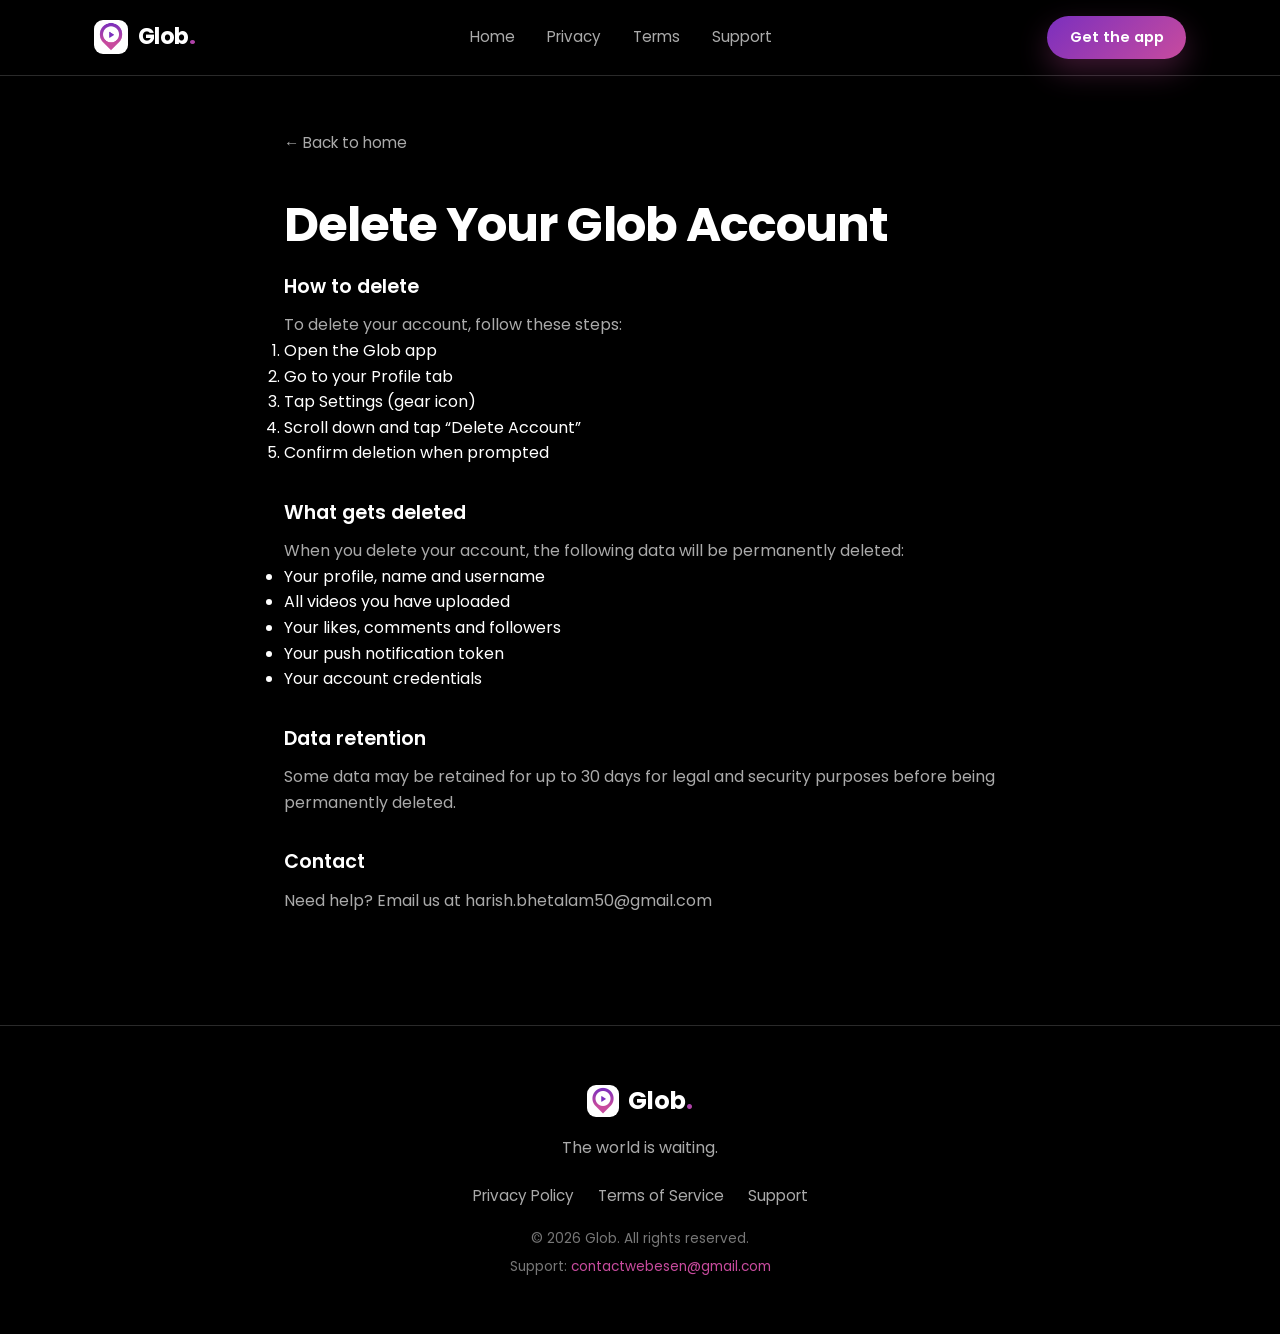
==== delete-account.html @ 18ddd64a "add: delete account page" ====
<!DOCTYPE html>
<html lang="en">
  <head>
    <meta charset="UTF-8" />
    <meta name="viewport" content="width=device-width, initial-scale=1.0" />
    <title>Delete Your Glob Account</title>
    <meta
      name="description"
      content="Learn how to delete your Glob account and what data is permanently removed."
    />
    <link rel="icon" type="image/jpeg" href="images/Logo_Screen.jpg" />
    <link rel="preconnect" href="https://fonts.googleapis.com" />
    <link rel="preconnect" href="https://fonts.gstatic.com" crossorigin />
    <link
      href="https://fonts.googleapis.com/css2?family=Poppins:wght@400;600;700&display=swap"
      rel="stylesheet"
    />
    <link rel="stylesheet" href="styles.css" />
  </head>
  <body id="top">
    <header class="nav scrolled" id="nav" data-always-solid="true">
      <div class="nav-inner">
        <a class="brand" href="index.html">
          <img src="images/icon.png" alt="Glob logo" />
          <span>Glob<span class="grad-text">.</span></span>
        </a>
        <nav class="nav-links">
          <a href="index.html">Home</a>
          <a href="privacy.html">Privacy</a>
          <a href="terms.html">Terms</a>
          <a href="support.html">Support</a>
        </nav>
        <a href="index.html" class="btn btn-sm">Get the app</a>
      </div>
    </header>

    <main class="page">
      <div class="container page-narrow">
        <a href="index.html" class="back-link">← Back to home</a>
        <h1>Delete Your Glob Account</h1>

        <div class="legal-section">
          <h2>How to delete</h2>
          <p>To delete your account, follow these steps:</p>
          <ol>
            <li>Open the Glob app</li>
            <li>Go to your Profile tab</li>
            <li>Tap Settings (gear icon)</li>
            <li>Scroll down and tap &ldquo;Delete Account&rdquo;</li>
            <li>Confirm deletion when prompted</li>
          </ol>
        </div>

        <div class="legal-section">
          <h2>What gets deleted</h2>
          <p>
            When you delete your account, the following data will be permanently
            deleted:
          </p>
          <ul>
            <li>Your profile, name and username</li>
            <li>All videos you have uploaded</li>
            <li>Your likes, comments and followers</li>
            <li>Your push notification token</li>
            <li>Your account credentials</li>
          </ul>
        </div>

        <div class="legal-section">
          <h2>Data retention</h2>
          <p>
            Some data may be retained for up to 30 days for legal and security
            purposes before being permanently deleted.
          </p>
        </div>

        <div class="legal-section">
          <h2>Contact</h2>
          <p>
            Need help? Email us at
            <a href="mailto:harish.bhetalam50@gmail.com">harish.bhetalam50@gmail.com</a>
          </p>
        </div>
      </div>
    </main>

    <footer class="footer">
      <div class="container">
        <div class="footer-brand">
          <img src="images/icon.png" alt="Glob logo" />
          <span>Glob<span class="grad-text">.</span></span>
        </div>
        <p class="footer-tag">The world is waiting.</p>
        <nav class="footer-links">
          <a href="privacy.html">Privacy Policy</a>
          <a href="terms.html">Terms of Service</a>
          <a href="support.html">Support</a>
        </nav>
        <p class="footer-copy">© 2026 Glob. All rights reserved.</p>
        <p class="footer-email">
          Support: <a href="mailto:contactwebesen@gmail.com">contactwebesen@gmail.com</a>
        </p>
      </div>
    </footer>

    <script src="script.js"></script>
  </body>
</html>
---- styles.css ----
:root {
  --bg: #000000;
  --surface: #111111;
  --border: #2a2a2a;
  --text: #ffffff;
  --text-muted: #aaaaaa;
  --text-dim: #777777;
  --purple: #7b2fbe;
  --magenta: #c84b9e;
  --grad: linear-gradient(135deg, #7b2fbe, #c84b9e);
}

* {
  margin: 0;
  padding: 0;
  box-sizing: border-box;
}

html {
  scroll-behavior: smooth;
}

body {
  font-family: "Poppins", -apple-system, BlinkMacSystemFont, "Segoe UI", sans-serif;
  background: var(--bg);
  color: var(--text);
  line-height: 1.6;
  -webkit-font-smoothing: antialiased;
  overflow-x: hidden;
}

a {
  color: inherit;
  text-decoration: none;
}

img {
  display: block;
  max-width: 100%;
}

.container {
  max-width: 1140px;
  margin: 0 auto;
  padding: 0 24px;
}

.grad-text {
  background: var(--grad);
  -webkit-background-clip: text;
  background-clip: text;
  -webkit-text-fill-color: transparent;
}

/* ---------- Screenshot images (frames already baked in) ---------- */
.shot {
  max-height: 600px;
  width: auto;
  border-radius: 8px;
  filter: drop-shadow(0 24px 50px rgba(0, 0, 0, 0.6));
}

/* ---------- Buttons ---------- */
.btn {
  display: inline-flex;
  align-items: center;
  justify-content: center;
  font-weight: 600;
  font-size: 1rem;
  padding: 0.85rem 1.9rem;
  border-radius: 50px;
  cursor: pointer;
  transition: transform 0.18s ease, box-shadow 0.18s ease;
  background: var(--grad);
  color: #fff;
  border: none;
  box-shadow: 0 12px 30px rgba(200, 75, 158, 0.3);
}

.btn:hover {
  transform: translateY(-2px);
  box-shadow: 0 18px 40px rgba(200, 75, 158, 0.45);
}

.btn-sm {
  padding: 0.6rem 1.4rem;
  font-size: 0.92rem;
}

/* ---------- Header / Nav ---------- */
.nav {
  position: fixed;
  top: 0;
  left: 0;
  right: 0;
  z-index: 100;
  transition: background 0.25s ease, border-color 0.25s ease;
  border-bottom: 1px solid transparent;
}

.nav.scrolled {
  background: rgba(0, 0, 0, 0.82);
  backdrop-filter: blur(14px);
  border-bottom: 1px solid var(--border);
}

.nav-inner {
  max-width: 1140px;
  margin: 0 auto;
  padding: 1rem 24px;
  display: flex;
  align-items: center;
  justify-content: space-between;
  gap: 1rem;
}

.brand {
  display: flex;
  align-items: center;
  gap: 0.6rem;
  font-weight: 700;
  font-size: 1.4rem;
  letter-spacing: -0.02em;
}

.brand img {
  width: 34px;
  height: 34px;
  border-radius: 9px;
  object-fit: cover;
}

.nav-links {
  display: flex;
  align-items: center;
  gap: 2rem;
  font-size: 0.95rem;
  color: var(--text-muted);
}

.nav-links a {
  transition: color 0.18s ease;
}

.nav-links a:hover {
  color: #fff;
}

/* ---------- Hero ---------- */
.hero {
  position: relative;
  padding: 160px 0 80px;
  text-align: center;
  overflow: hidden;
}

.hero::before {
  content: "";
  position: absolute;
  inset: 0;
  background:
    radial-gradient(50% 40% at 50% 0%, rgba(123, 47, 190, 0.28), transparent 70%),
    radial-gradient(40% 35% at 80% 30%, rgba(200, 75, 158, 0.18), transparent 70%);
  z-index: -1;
}

.hero-title {
  font-size: clamp(3.2rem, 9vw, 6rem);
  font-weight: 700;
  letter-spacing: -0.04em;
  line-height: 1;
}

.hero-subtitle {
  font-size: clamp(1.4rem, 3.5vw, 2rem);
  font-weight: 600;
  margin-top: 0.6rem;
}

.hero-desc {
  color: var(--text-muted);
  font-size: 1.15rem;
  max-width: 34rem;
  margin: 1.2rem auto 0;
}

/* ---------- Hero mockups ---------- */
.hero-mockups {
  display: flex;
  align-items: center;
  justify-content: center;
  gap: 0;
  margin: 3.5rem auto 2.5rem;
  min-height: 520px;
}

.hero-mockups .shot {
  max-height: 480px;
  transition: transform 0.4s ease;
}

.hero-mockups .shot-left {
  transform: rotate(-7deg) translateX(40px) scale(0.9);
  z-index: 1;
}

.hero-mockups .shot-center {
  transform: scale(1.05);
  z-index: 3;
  filter: drop-shadow(0 30px 60px rgba(123, 47, 190, 0.45));
}

.hero-mockups .shot-right {
  transform: rotate(7deg) translateX(-40px) scale(0.9);
  z-index: 1;
}

.hero-mockups:hover .shot-left {
  transform: rotate(-9deg) translateX(20px) scale(0.92);
}

.hero-mockups:hover .shot-right {
  transform: rotate(9deg) translateX(-20px) scale(0.92);
}

/* ---------- Store badges ---------- */
.store-badges {
  display: flex;
  gap: 1rem;
  justify-content: center;
  flex-wrap: wrap;
}

.store-badge {
  display: inline-flex;
  align-items: center;
  gap: 0.7rem;
  background: #000;
  border: 1px solid #444;
  border-radius: 12px;
  padding: 0.6rem 1.3rem;
  transition: transform 0.18s ease, border-color 0.18s ease;
}

.store-badge:hover {
  transform: translateY(-2px);
  border-color: #888;
}

.store-badge svg {
  width: 26px;
  height: 26px;
  flex-shrink: 0;
}

.store-badge .label {
  display: flex;
  flex-direction: column;
  align-items: flex-start;
  line-height: 1.1;
}

.store-badge .label small {
  font-size: 0.68rem;
  color: #ccc;
  font-weight: 400;
}

.store-badge .label span {
  font-size: 1.15rem;
  font-weight: 600;
}

/* ---------- Sections ---------- */
section {
  padding: 80px 0;
}

.section-head {
  text-align: center;
  max-width: 640px;
  margin: 0 auto 3.5rem;
}

.section-head h2 {
  font-size: clamp(1.9rem, 4vw, 2.8rem);
  font-weight: 700;
  letter-spacing: -0.02em;
}

/* ---------- Value cards ---------- */
.cards {
  display: grid;
  grid-template-columns: repeat(3, 1fr);
  gap: 1.5rem;
}

.card {
  background: var(--surface);
  border: 1px solid var(--border);
  border-radius: 16px;
  padding: 2.2rem 1.8rem;
  transition: transform 0.2s ease, border-color 0.2s ease;
}

.card:hover {
  transform: translateY(-4px);
  border-color: var(--purple);
}

.card-icon {
  font-size: 2.6rem;
  margin-bottom: 1rem;
}

.card h3 {
  font-size: 1.35rem;
  font-weight: 600;
  margin-bottom: 0.6rem;
}

.card p {
  color: var(--text-muted);
  font-size: 1rem;
}

/* ---------- Feature rows ---------- */
.feature-row {
  display: grid;
  grid-template-columns: 1fr 1fr;
  gap: 4rem;
  align-items: center;
}

.feature-media {
  display: flex;
  justify-content: center;
}

.feature-text .eyebrow {
  display: inline-block;
  font-size: 0.82rem;
  font-weight: 600;
  letter-spacing: 0.08em;
  text-transform: uppercase;
  color: var(--magenta);
  margin-bottom: 0.8rem;
}

.feature-text h2 {
  font-size: clamp(1.8rem, 3.6vw, 2.6rem);
  font-weight: 700;
  letter-spacing: -0.02em;
  line-height: 1.15;
  margin-bottom: 1rem;
}

.feature-text p {
  color: var(--text-muted);
  font-size: 1.1rem;
}

.feature-divider {
  height: 1px;
  background: var(--border);
  border: none;
}

/* ---------- Footer ---------- */
.footer {
  border-top: 1px solid var(--border);
  padding: 3.5rem 0;
  text-align: center;
}

.footer-brand {
  display: inline-flex;
  align-items: center;
  gap: 0.6rem;
  font-weight: 700;
  font-size: 1.5rem;
}

.footer-brand img {
  width: 32px;
  height: 32px;
  border-radius: 9px;
  object-fit: cover;
}

.footer-tag {
  color: var(--text-muted);
  margin: 0.6rem 0 1.5rem;
}

.footer-links {
  display: flex;
  gap: 1.5rem;
  justify-content: center;
  flex-wrap: wrap;
  color: var(--text-muted);
  font-size: 0.95rem;
  margin-bottom: 1.2rem;
}

.footer-links a:hover {
  color: #fff;
}

.footer-copy {
  color: var(--text-dim);
  font-size: 0.85rem;
}

.footer-email {
  color: var(--text-dim);
  font-size: 0.85rem;
  margin-top: 0.4rem;
}

.footer-email a {
  color: var(--magenta);
}

/* ---------- Legal / content pages ---------- */
.page {
  padding: 130px 0 80px;
}

.page-narrow {
  max-width: 760px;
}

.back-link {
  display: inline-flex;
  align-items: center;
  gap: 0.4rem;
  color: var(--text-muted);
  font-size: 0.95rem;
  margin-bottom: 2rem;
  transition: color 0.18s ease;
}

.back-link:hover {
  color: #fff;
}

.page h1 {
  font-size: clamp(2rem, 5vw, 3rem);
  font-weight: 700;
  letter-spacing: -0.02em;
  margin-bottom: 0.5rem;
}

.page .updated {
  color: var(--text-dim);
  font-size: 0.9rem;
  margin-bottom: 1.8rem;
}

.page .lead {
  color: var(--text);
  font-size: 1.1rem;
  margin-bottom: 2.5rem;
}

.legal-section {
  margin-bottom: 2rem;
}

.legal-section h2 {
  font-size: 1.2rem;
  font-weight: 600;
  margin-bottom: 0.6rem;
}

.legal-section p {
  color: var(--text-muted);
  font-size: 1rem;
}

/* ---------- FAQ ---------- */
.faq-list {
  display: flex;
  flex-direction: column;
  gap: 1rem;
  margin-bottom: 3rem;
}

.faq-item {
  background: var(--surface);
  border: 1px solid var(--border);
  border-radius: 16px;
  padding: 1.6rem 1.8rem;
}

.faq-item h3 {
  font-size: 1.15rem;
  font-weight: 600;
  margin-bottom: 0.5rem;
}

.faq-item p {
  color: var(--text-muted);
}

.faq-item a {
  color: var(--magenta);
}

.contact-box {
  background: radial-gradient(120% 120% at 50% 0%, rgba(123, 47, 190, 0.22), var(--surface));
  border: 1px solid var(--border);
  border-radius: 20px;
  padding: 2.5rem 2rem;
  text-align: center;
}

.contact-box h2 {
  font-size: 1.6rem;
  font-weight: 700;
  margin-bottom: 0.6rem;
}

.contact-box p {
  color: var(--text-muted);
  margin-bottom: 1.5rem;
}

/* ---------- Reveal animation ---------- */
.reveal {
  opacity: 0;
  transform: translateY(28px);
  transition: opacity 0.7s ease, transform 0.7s ease;
}

.reveal.visible {
  opacity: 1;
  transform: translateY(0);
}

/* ---------- Responsive ---------- */
@media (max-width: 880px) {
  .cards {
    grid-template-columns: 1fr;
  }

  .feature-row {
    grid-template-columns: 1fr;
    gap: 2.5rem;
    text-align: center;
  }

  .feature-row.reverse .feature-media {
    order: -1;
  }

  .feature-text .eyebrow {
    margin-top: 0;
  }

  .nav-links {
    display: none;
  }

  .hero-mockups .shot-left,
  .hero-mockups .shot-right {
    display: none;
  }

  .hero-mockups .shot-center {
    transform: scale(1);
  }
}

@media (max-width: 600px) {
  section {
    padding: 40px 0;
  }

  .hero {
    padding: 120px 0 40px;
  }

  .page {
    padding: 110px 0 40px;
  }

  .shot,
  .hero-mockups .shot {
    max-height: 70vh;
  }
}

@media (prefers-reduced-motion: reduce) {
  html {
    scroll-behavior: auto;
  }

  .reveal {
    opacity: 1;
    transform: none;
    transition: none;
  }
}
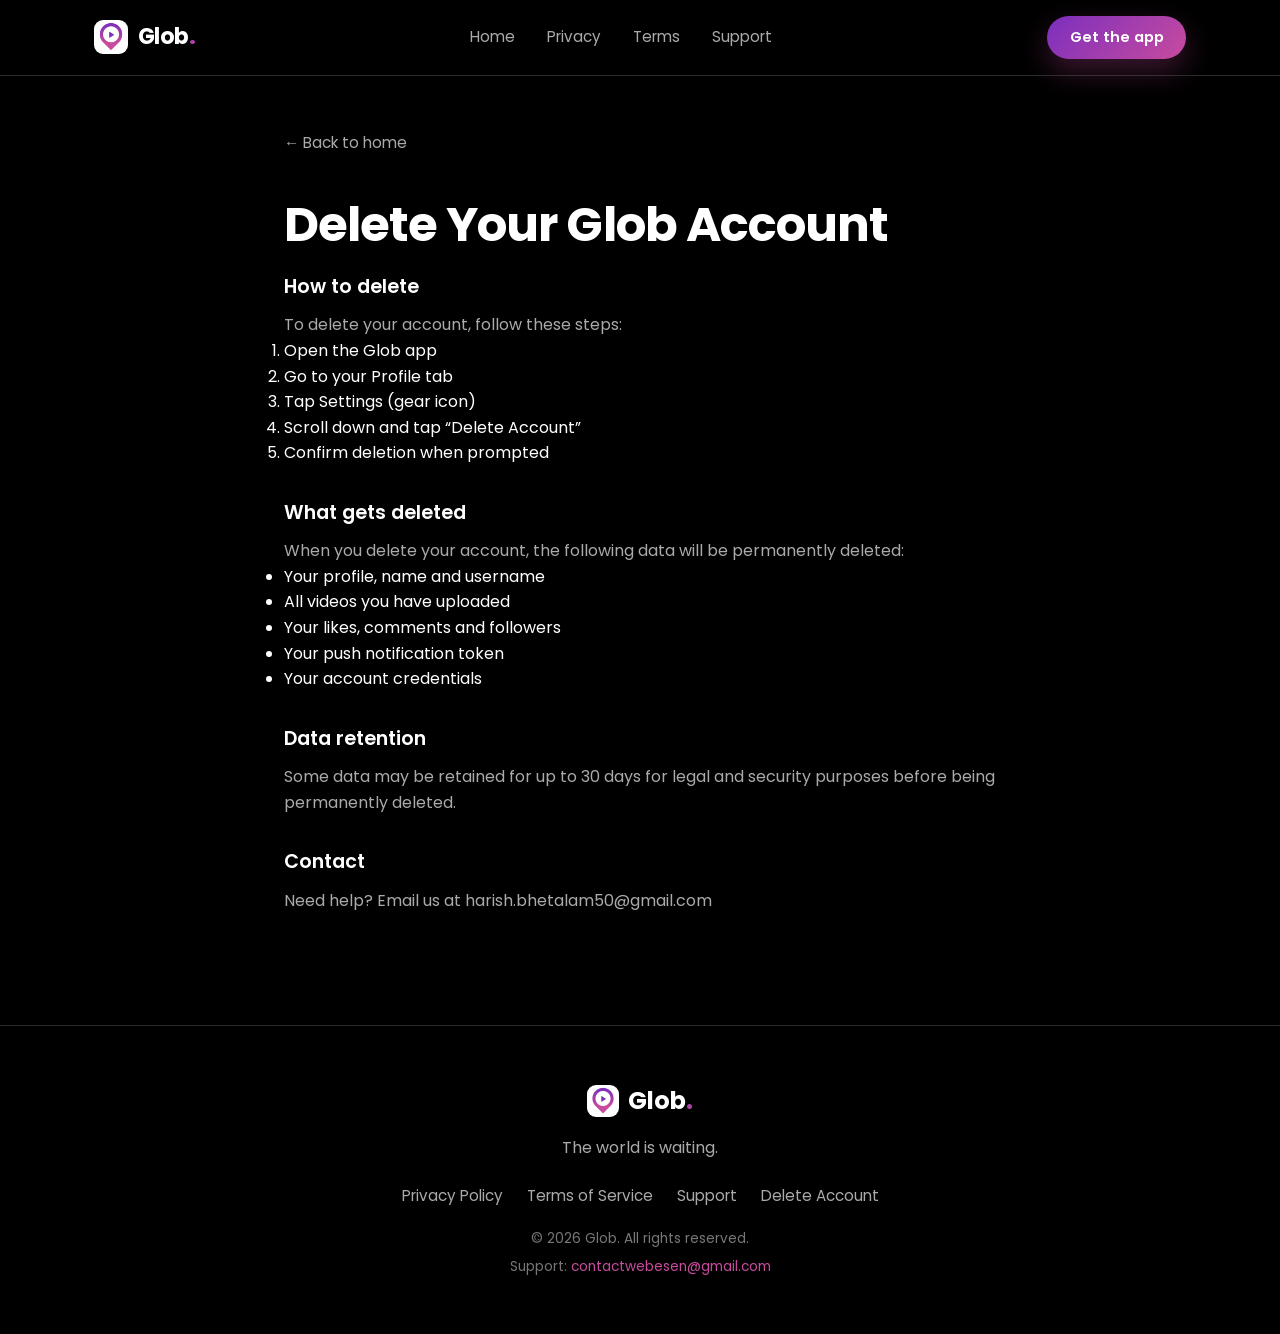
==== commit 13ed5d48: "add: delete account link to footer navigation" ====
--- a/delete-account.html
+++ b/delete-account.html
@@ -95,6 +95,7 @@
           <a href="privacy.html">Privacy Policy</a>
           <a href="terms.html">Terms of Service</a>
           <a href="support.html">Support</a>
+          <a href="delete-account.html">Delete Account</a>
         </nav>
         <p class="footer-copy">© 2026 Glob. All rights reserved.</p>
         <p class="footer-email">
